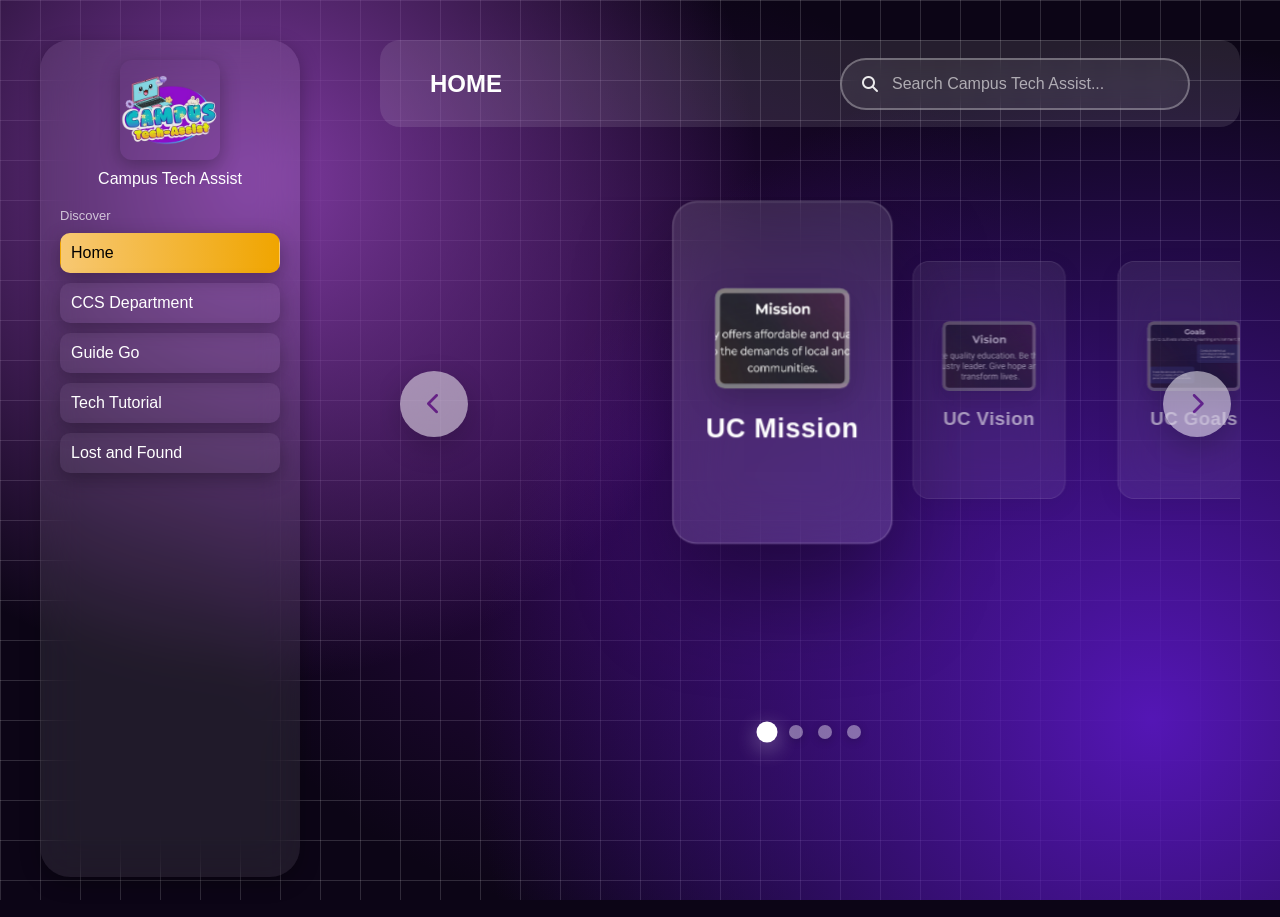
==== index.html @ f6b7a0fb "Semi Final Deployment" ====
<!doctype html>
<html lang="en">
  <head>
    <meta charset="UTF-8" />
    <meta name="viewport" content="width=device-width, initial-scale=1.0" />
    <title>Home | Campus Tech Assist</title>
    <link rel="stylesheet" href="style.css" />
    <link rel="icon" type="image/png" href="../Main Picture/mainPic.png" />
    <link href="https://cdnjs.cloudflare.com/ajax/libs/font-awesome/6.5.0/css/all.min.css" rel="stylesheet" />
  </head>
  <body>
    <div class="animated-bg"></div>

    <!-- SIDEBAR -->
    <div class="sidebar">
      <div class="logo">
        <div class="nav-logo">
          <img src="../Main Picture/mainPic.png" alt="logo" class="logo-image" />
        </div>
        <p>Campus Tech Assist</p>
      </div>

      <div class="section-title">Discover</div>

      <div class="menu">
        <a class="active" href="index.html">Home</a>
        <a href="../CCS Department/ccsDept.html">CCS Department</a>
        <a href="../Guide Go/guideGo.html">Guide Go</a>
        <a href="../Tech Tutorial/techTut.html">Tech Tutorial</a>
        <a href="../Lost and Found/lostnFound.html">Lost and Found</a>
      </div>
    </div>

    <!-- MAIN CONTENT -->
    <div class="main">
      <div class="header">
        <h2>HOME</h2>
        <div class="controls">
          <div class="search-container">
            <i class="fa fa-search"></i>
            <input type="text" placeholder="Search Campus Tech Assist..." />
          </div>
        </div>
      </div>

      <!-- CAROUSEL -->
      <div class="carousel-container">
        <button class="crsl-btn"><i class="fas fa-chevron-left"></i></button>

        <div class="carousel-track">
          <div class="carousel-slide" onclick="openUCModal('../UC MVH/ucMission.png', 'UC Mission', false)">
            <div class="slide-avatar" style="background-image: url('../UC MVH/ucMission.png')"></div>
            <div class="slide-name">UC Mission</div>
          </div>

          <div class="carousel-slide" onclick="openUCModal('../UC MVH/ucVision.png', 'UC Vision', false)">
            <div class="slide-avatar" style="background-image: url('../UC MVH/ucVision.png')"></div>
            <div class="slide-name">UC Vision</div>
          </div>

          <div class="carousel-slide" onclick="openUCModal('../UC MVH/ucGoals.png', 'UC Goals', false)">
            <div class="slide-avatar" style="background-image: url('../UC MVH/ucGoals.png')"></div>
            <div class="slide-name">UC Goals</div>
          </div>

          <div class="carousel-slide" onclick="openUCModal('../UC MVH/ucHymn.png', 'UC Hymn', true)">
            <div class="slide-avatar" style="background-image: url('../UC MVH/ucHymn.png')"></div>
            <div class="slide-name">UC Hymn</div>
          </div>
        </div>

        <button class="crsl-btn2" id="crsl">
          <i class="fas fa-chevron-right"></i>
        </button>

        <div class="carousel-indicators">
          <button class="indicator active"></button>
          <button class="indicator"></button>
          <button class="indicator"></button>
          <button class="indicator"></button>
        </div>
      </div>

      <!-- UC MODAL -->
      <div id="uc-modal" class="uc-modal">
        <div class="uc-modal-overlay"></div>
        <div class="uc-modal-content">
          <img id="uc-modal-img" src="" alt="" />
          <h3 id="uc-modal-title"></h3>
          <div class="uc-modal-footer">
            <button class="uc-modal-btn" onclick="prevUCModal()">
              <i class="fas fa-chevron-left"></i>
            </button>
            <button class="uc-modal-btn uc-modal-close" onclick="closeUCModal()">
              <i class="fas fa-times"></i>
            </button>
            <button class="uc-modal-btn" onclick="nextUCModal()">
              <i class="fas fa-chevron-right"></i>
            </button>
          </div>
        </div>
      </div>
    </div>

    <!-- Lightbox -->
    <div id="image-lightbox" style="display: none">
      <div class="lightbox-overlay">
        <div class="lightbox-content">
          <span class="lightbox-close"><i class="fa fa-times"></i></span>
          <img id="lightbox-img" src="" alt="" />
          <div class="lightbox-caption"></div>
        </div>
      </div>
    </div>

    <script src="script.js"></script>
    <script src="Search/searchIndex.js"></script>
    <script src="Home Page/globalSearch.js"></script>
    <script src="../Search/carousel.js"></script>
  </body>
</html>
---- style.css ----
@import url('https://fonts.googleapis.com/css2?family=Inter:wght@300;400;500;600;700&display=swap');

* {
  margin: 0;
  padding: 0;
  box-sizing: border-box;
  font-family: 'Segoe UI', sans-serif;
}

body {
  min-height: 100vh;
  display: flex;
  background:
    radial-gradient(circle at 20% 20%, #7f3aa1, transparent 40%),
    radial-gradient(circle at 90% 80%, #5416b5, transparent 50%),
    radial-gradient(circle at 50% 50%, #430a6fa0, transparent 60%),
    linear-gradient(rgba(255, 255, 255, 0.153) 1px, transparent 1px),
    linear-gradient(90deg, rgba(255, 255, 255, 0.15) 1px, transparent 1px),
    #0c0516;

  background-size:
    auto,
    auto,
    auto,
    40px 40px,
    40px 40px,
    auto;

  min-height: 100vh;
  background-attachment: fixed;
}

/* SIDEBAR */
.sidebar {
  width: 260px;
  margin: 40px;
  padding: 20px;
  border-radius: 30px;
  background: rgba(255, 255, 255, 0.08);
  box-shadow: 0 6px 20px rgba(0, 0, 0, 0.3);
  backdrop-filter: blur(20px);
  color: white;
  transition:
    transform 0.3s ease,
    box-shadow 0.3s ease;
}

.menu:hover {
  transform: scale(1.02);
}

.logo {
  text-align: center;
  margin-bottom: 20px;
}

.logo img {
  display: block;
  margin: 0 auto 10px;
  width: 100px;
  height: 100px;
  border-radius: 12px;
  border: rgba(255, 255, 255, 0.3);
  box-shadow: 0 6px 20px rgba(0, 0, 0, 0.3);
  background: transparent;
}

.section-title {
  margin: 20px 0 10px;
  font-size: 13px;
  opacity: 0.7;
}

.menu {
  display: flex;
  flex-direction: column;
  gap: 10px;
}

.menu a {
  color: white;
  padding: 10px;
  border-radius: 10px;
  background: rgba(255, 255, 255, 0.05);
  box-shadow: 0 6px 20px rgba(0, 0, 0, 0.3);
  text-decoration: none;
  cursor: pointer;
  transition: all 0.3s ease;
  border: 1px solid transparent;
}

.menu a:hover {
  background: linear-gradient(90deg, #f7c873, #f0a500);
  color: black;
  backdrop-filter: blur(10px);
  border: 1px solid rgba(255, 255, 255, 0.4);
  box-shadow: 0 8px 25px rgba(247, 200, 115, 0.4);
  transform: translateY(-2px);
}

.menu a.active {
  background: linear-gradient(90deg, #f7c873, #f0a500);
  color: black;
}

/* MAIN */
.main {
  flex: 1;
  padding: 40px;
  color: white;
}

/* HEADER */
.header h2 {
  margin: 0;
  flex: 1;
}

.header {
  display: flex;
  justify-content: space-between;
  align-items: center;
  background: rgba(255, 255, 255, 0.1);
  padding: 17.5px 50px;
  border-radius: 20px;
  margin-bottom: 20px;
}

.search-container {
  position: relative;
  flex: 1;
  min-width: 350px !important;
  max-width: 400px;
}

.search-container input {
  width: 100%;
  padding: 15px 25px 15px 50px;
  border-radius: 30px;
  border: 2px solid rgba(255, 255, 255, 0.3);
  background: rgba(241, 240, 240, 0.08);
  backdrop-filter: blur(10px);
  color: white;
  font-size: 16px;
  transition: all 0.3s ease;
}

.search-container input::placeholder {
  color: rgba(255, 255, 255, 0.6);
}

.search-container input:focus {
  outline: none;
  border-color: #f7c873;
  box-shadow: 0 0 0 4px rgba(247, 200, 115, 0.2);
}

.search-container i {
  position: absolute;
  left: 20px;
  font-size: 16px;
  width: 20px;
  height: 20px;
  display: flex;
  align-items: center;
  justify-content: center;
  top: 50%;
  transform: translateY(-50%);
  color: rgba(255, 255, 255, 0.9);
  z-index: 2;
  transition: 0.3s ease;
  pointer-events: none;
}

.search-container input:hover {
  outline: none;
  border-color: #f7c873;
  box-shadow: 0 0 0 4px rgba(247, 200, 115, 0.2);
}

.header {
  position: relative;
}
.search {
  position: relative;
}
.global-search-results {
  position: absolute;
  top: calc(100% + 2px);
  right: -25px;
  left: auto;
  width: 380px;
  max-height: 400px;
  overflow-y: auto;
  background: linear-gradient(
    135deg,
    rgba(120, 58, 161, 0.9),
    rgba(84, 22, 181, 0.9)
  );
  backdrop-filter: blur(30px);
  border-radius: 16px;
  box-shadow: 0 12px 40px rgba(0, 0, 0, 0.4);
  z-index: 1001 !important;
  display: none;
  border: 1px solid rgba(255, 255, 255, 0.3);
  margin-top: 4px;
  padding: 8px 0;
}

.search-result {
  padding: 14px 20px;
  border-bottom: 1px solid rgba(255, 255, 255, 0.15);
  cursor: pointer;
  transition: all 0.25s ease;
  color: white;
  font-size: 15px;
  text-shadow: 0 1px 2px rgba(0, 0, 0, 0.3);
  margin: 0 4px;
  border-radius: 8px;
}

.search-result:hover {
  background: rgba(255, 255, 255, 0.25);
}

.search-result:last-child {
  border-bottom: none;
}

.search-result {
  padding: 15px;
  border-bottom: 1px solid rgba(0, 0, 0, 0.1);
  cursor: pointer;
  transition: background 0.2s ease;
  color: #ffffff;
}

.search-result:hover {
  background: rgba(255, 201, 101, 0.5);
}

.search-result:last-child {
  border-bottom: none;
}

@media (max-width: 600px) {
  .search-results {
    width: 100%;
    left: 0;
    right: auto;
  }
  .uc-modal-content {
    width: 95vw;
    max-width: 95vw;
    padding: 15px 15px 55px;
    max-height: 92vh;
  }

  .uc-modal-content img {
    max-height:80vh;        /* tall enough to read text clearly */
  }

  .uc-modal-content h3 {
    font-size: 16px;
  }
}
  

/* OFFICERS CAROUSEL */
.carousel-container {
  position: relative;
  width: 100%;
  overflow: hidden;
  height: 600px;
  margin: 70px 0 80px 0;
  perspective: 1000px;
  display: flex;
  flex-direction: column;
  align-items: center;
  justify-content: center;
  gap: 30px;
}

.carousel-track {
  position: relative;
  display: flex;
  gap: 25px;
  align-items: center;
  align-self: flex-start;
  height: 400px;
  padding: 0 0 150px 0;
  transition: transform 0.6s cubic-bezier(0.25, 0.46, 0.45, 0.94);
  transform-style: preserve-3d;
  margin-left: -3%;
}

.carousel-slide {
  flex: 0 0 180px;
  height: 280px;
  background: rgba(255, 255, 255, 0.12);
  backdrop-filter: blur(25px);
  border-radius: 20px;
  border: 1px solid rgba(255, 255, 255, 0.2);
  display: flex;
  flex-direction: column;
  align-items: center;
  padding: 70px 20px;
  cursor: pointer;
  transition: all 0.5s cubic-bezier(0.175, 0.885, 0.32, 1.275);
  opacity: 0.6;
  transform: scale(0.85) translateZ(0);
  box-shadow: 0 8px 32px rgba(0, 0, 0, 0.1);
}

.carousel-slide.active {
  opacity: 1;
  transform: scale(1.15) translateZ(60px);
  box-shadow: 0 40px 80px rgba(0, 0, 0, 0.4);
}

.carousel-slide:not(.active):hover {
  opacity: 0.8;
}

.carousel-slide.active:hover {
  opacity: 1;
  transform: scale(1.05) translateY(-15px) translateZ(30px);
  box-shadow: 0 35px 70px rgba(0, 0, 0, 0.35);
}

.slide-avatar {
  width: 110px;
  height: 110px;
  border-radius: 8px;
  background-size: cover;
  background-position: center;
  margin-bottom: 20px;
  transition: all 0.4s ease;
  border: 4px solid rgba(255, 255, 255, 0.4);
  box-shadow: 0 8px 25px rgba(0, 0, 0, 0.2);
}

.slide-name {
  font-size: 22px;
  font-weight: 800;
  color: white;
  margin-bottom: 10px;
  text-align: center;
  letter-spacing: 0.5px;
}

.slide-position {
  font-size: 15px;
  color: rgba(255, 255, 255, 0.85);
  text-align: center;
  font-weight: 500;
}

.carousel-nav {
  position: absolute;
  top: 50%;
  transform: translateY(-50%);
  background: rgba(255, 255, 255, 0.2);
  backdrop-filter: blur(15px);
  border: none;
  color: white;
  width: 55px;
  height: 55px;
  border-radius: 50%;
  cursor: pointer;
  z-index: 20;
  font-size: 20px;
  transition: all 0.3s ease;
  display: flex;
  align-items: center;
  justify-content: center;
  border: 2px solid rgba(255, 255, 255, 0.3);
}

.carousel-nav:hover {
  background: rgba(255, 255, 255, 0.35);
  transform: translateY(-50%) scale(1.1);
  box-shadow: 0 10px 30px rgba(0, 0, 0, 0.3);
}

/* CRSL BOTH BUTTONS */
.crsl-btn,
.crsl-btn2 {
  position: absolute;
  top: 34.5%; /* aligns with cards */
  transform: translateY(-50%);

  width: 55px;
  height: 55px;
  border-radius: 50%;
  border: none;
  box-shadow: #000000;
  background: rgb(255, 255, 255);
  color: rgb(130, 36, 167);
  backdrop-filter: blur(15px);
  opacity: 50%;
  font-size: 22px;
  cursor: pointer;
  box-shadow: 0 10px 30px rgba(0, 0, 0, 0.397);

  display: flex;
  align-items: center;
  justify-content: center;

  z-index: 20;
  padding: 33px 34px;
}

/* CRSL LEFT */
.crsl-btn {
  left: 20px;
}

/* CRSL RIGHT */
.crsl-btn2 {
  right: 1%;
}

/* CRSL HOVER */
.crsl-btn:hover,
.crsl-btn2:hover {
  background: rgb(255, 255, 255);
  color: rgb(130, 36, 167);
  transition: transform 0.3s ease-out;
  opacity: 100%;
  box-shadow: 0 10px 30px rgba(0, 0, 0, 0.452);
}

.carousel-indicators {
  display: flex;
  justify-content: center;
  gap: 15px;
  margin-top: 40px;
}

.indicator {
  width: 14px;
  height: 14px;
  border-radius: 50%;
  background: rgba(255, 255, 255, 0.4);
  border: none;
  cursor: pointer;
  transition: all 0.3s ease;
  box-shadow: 0 2px 10px rgba(0, 0, 0, 0.2);
}

.indicator.active {
  background: white;
  transform: scale(1.5);
  box-shadow: 0 4px 15px rgba(255, 255, 255, 0.4);
}

/* Lightbox */
#image-lightbox {
  display: none;
}
.lightbox-overlay {
  position: fixed;
  top: 0;
  left: 0;
  width: 100%;
  height: 100%;
  background: rgba(0, 0, 0, 0.9);
  z-index: 10000;
  display: flex;
  align-items: center;
  justify-content: center;
}
.lightbox-content {
  position: relative;
  max-width: 90%;
  max-height: 90%;
}
#lightbox-img {
  max-width: 100%;
  max-height: 80vh;
  border-radius: 8px;
  box-shadow: 0 20px 60px rgba(0, 0, 0, 0.5);
}
.lightbox-close {
  position: absolute;
  top: -40px;
  right: 0;
  color: white;
  font-size: 30px;
  cursor: pointer;
  transition: opacity 0.3s;
}
.lightbox-close:hover {
  opacity: 0.7;
}
.lightbox-caption {
  color: white;
  text-align: center;
  margin-top: 10px;
  font-size: 18px;
}

/* responsive sheeesh */

/* TABLETS */

@media (max-width: 1024px) {
  body {
    flex-direction: column;
    height: auto;
  }

  .sidebar {
    width: 100%;
    margin: 0;
    border-radius: 0;
    display: flex;
    justify-content: space-between;
    align-items: center;
  }

  .menu {
    flex-direction: row;
    flex-wrap: wrap;
    justify-content: center;
    flex-wrap: wrap;
  }

  .main {
    padding: 20px;
  }

  .header {
    flex-direction: column;
    gap: 15px;
    padding: 20px;
  }

  .search {
    min-width: 100%;
  }

  .carousel-container {
    height: auto;
    margin: 40px 0;
  }

  .carousel-track {
    padding: 0 20px;
    gap: 15px;
  }

  .carousel-slide {
    flex: 0 0 140px;
    height: 240px;
    padding: 40px 10px;
  }

  .slide-avatar {
    width: 80px;
    height: 80px;
  }

  .slide-name {
    font-size: 16px;
  }
  
  .uc-modal-content img {
  width: 100%;
  min-height: 150px;
  max-height: 80vh;
  border-radius: 10px;
  margin-bottom: 12px;
}
.nav-btn {
  width: 55px;
  height: 55px;
  border-radius: 50%;
  border: none;
  background: rgba(134, 131, 131, 0.137);
  color: white;
  font-size: 20px;
  cursor: pointer;
  backdrop-filter: blur(15px);
  border: 2px solid rgba(255, 255, 255, 0.4);
  transition: all 0.3s ease;
  display: flex;
  align-items: center;
  justify-content: center;
}

.nav-btn:hover {
  background: #f7c873;
  transform: scale(1.15);
  box-shadow: 0 0px 30px rgba(247, 200, 115, 0.4);
}
}

/* MOBILE */
@media (max-width: 600px) {
  .sidebar {
    flex-direction: column;
    align-items: center;
    padding: 15px;
  }

  .logo h2 {
    font-size: 18px;
  }

  .menu {
    flex-direction: column;
    width: 100%;
  }

  .menu a {
    text-align: center;
  }

  .header {
    padding: 15px;
  }

  .header h2 {
    font-size: 18px;
  }

  .search {
    padding: 10px 15px;
    font-size: 14px;
  }

  .search input {
    font-size: 14px;
  }

  .carousel-track {
    gap: 10px;
  }

  .carousel-slide {
    flex: 0 0 120px;
    height: 200px;
  }

  .slide-avatar {
    width: 70px;
    height: 70px;
  }

  .slide-name {
    font-size: 14px;
  }

  .crsl-btn,
  .crsl-btn2 {
    width: 40px;
    height: 40px;
    padding: 20px;
    font-size: 16px;
  }

  .indicator {
    width: 10px;
    height: 10px;
  }
}

/* UC MODAL */
.uc-modal {
  display: none;
  position: fixed;
  inset: 0;
  z-index: 9999;
  align-items: center;
  justify-content: center;
}

.uc-modal.show {
  display: flex;
}

.uc-modal-overlay {
  position: absolute;
  inset: 0;
  background: rgba(0, 0, 0, 0.8);
  backdrop-filter: blur(5px);
}

.uc-modal-content {
  position: relative;
  z-index: 1;
  background: rgba(255, 255, 255, 0.1);
  backdrop-filter: blur(20px);
  border: 1px solid rgba(255, 255, 255, 0.2);
  border-radius: 20px;
  padding: 25px 25px 20px;
  max-width: 600px;
  width: 90%;
  max-height: 90vh;
  overflow-y: auto;
  text-align: center;
  color: white;
  display: flex;
  flex-direction: column;
  gap: 15px;
  animation: modalPop 0.3s cubic-bezier(0.175, 0.885, 0.32, 1.275);
}

@keyframes modalPop {
  from { transform: scale(0.8); opacity: 0; }
  to   { transform: scale(1);   opacity: 1; }
}

.uc-modal-content img {
  width: 100%;
  height: auto;
  max-height: 65vh;
  border-radius: 10px;
  display: block;
}

.uc-modal-content h3 {
  font-size: 22px;
  font-weight: 700;
  margin: 0;
}

/* FOOTER — prev / close / next all same size & aligned */
.uc-modal-footer {
  display: flex;
  justify-content: center;
  align-items: center;
  gap: 12px;
}

.uc-modal-btn {
  width: 40px;
  height: 40px;
  border-radius: 50%;
  border: 1px solid rgba(255, 255, 255, 0.3);
  background: rgba(255, 255, 255, 0.15);
  color: white;
  font-size: 15px;
  cursor: pointer;
  display: flex;
  align-items: center;
  justify-content: center;
  transition: all 0.3s cubic-bezier(0.175, 0.885, 0.32, 1.275);
  flex-shrink: 0;
}

.uc-modal-btn:hover {
  background: #f7c873;
  color: black;
  transform: scale(1.1);
  box-shadow: 0 0 20px rgba(247, 200, 115, 0.4);
}

/* Close button gets red hover */
.uc-modal-btn.uc-modal-close:hover {
  background: rgba(255, 50, 50, 0.9);
  color: white;
  transform: rotate(90deg) scale(1.1);
  box-shadow: 0 0 25px rgba(255, 50, 50, 0.4);
}

/* Large variant for UC Hymn */
.uc-modal-large {
  max-width: 900px !important;
  width: 95% !important;
  max-height: 95vh !important;
}

.uc-modal-large img {
  max-height: 80vh !important;
}

/* Global Search Modal Styles */
.search-modal {
  position: fixed;
  top: 0;
  left: 0;
  width: 100vw;
  height: 100vh;
  background: rgba(0, 0, 0, 0.8);
  backdrop-filter: blur(15px);
  display: flex;
  align-items: center;
  justify-content: center;
  z-index: 10001;
  opacity: 0;
  visibility: hidden;
  transition: all 0.3s ease;
}

.search-modal.show {
  opacity: 1;
  visibility: visible;
}

.search-modal-overlay {
  position: absolute;
  inset: 0;
}

.search-modal-content {
  background: linear-gradient(
    135deg,
    rgba(120, 58, 161, 0.98),
    rgba(84, 22, 181, 0.98)
  );
  backdrop-filter: blur(30px);
  border-radius: 24px;
  border: 1px solid rgba(255, 255, 255, 0.3);
  width: 90vw;
  max-width: 600px;
  max-height: 80vh;
  overflow: hidden;
  box-shadow: 0 30px 80px rgba(0, 0, 0, 0.6);
  animation: modalSlideIn 0.4s cubic-bezier(0.175, 0.885, 0.32, 1.275);
}

@keyframes modalSlideIn {
  from {
    transform: translateY(-50px) scale(0.95);
    opacity: 0;
  }
  to {
    transform: translateY(0) scale(1);
    opacity: 1;
  }
}

.search-modal-header {
  padding: 24px 28px 16px;
  display: flex;
  justify-content: space-between;
  align-items: center;
  border-bottom: 1px solid rgba(255, 255, 255, 0.2);
}

.search-modal-header h3 {
  margin: 0;
  color: white;
  font-size: 20px;
  font-weight: 600;
}

.search-modal-close {
  background: rgba(255, 255, 255, 0.2);
  border: none;
  color: white;
  width: 40px;
  height: 40px;
  border-radius: 50%;
  cursor: pointer;
  font-size: 18px;
  display: flex;
  align-items: center;
  justify-content: center;
  transition: all 0.2s ease;
}

.search-modal-close:hover {
  background: rgba(255, 255, 255, 0.4);
  transform: scale(1.1);
}

.search-modal-body {
  padding: 0;
  max-height: 60vh;
  overflow-y: auto;
}

.search-results-container {
  padding: 0;
}

.search-result-item {
  padding: 20px 28px;
  cursor: pointer;
  display: flex;
  align-items: center;
  gap: 16px;
  border-bottom: 1px solid rgba(255, 255, 255, 0.15);
  transition: all 0.25s ease;
  color: white;
}

.search-result-item:hover {
  background: rgba(255, 255, 255, 0.15);
  transform: translateX(8px);
}

.result-icon {
  font-size: 24px;
  width: 40px;
  text-align: center;
}

.result-info {
  flex: 1;
}

.result-title {
  font-weight: 600;
  font-size: 16px;
  margin-bottom: 4px;
}

.result-page {
  font-size: 14px;
  opacity: 0.8;
}

.no-results {
  padding: 60px 28px;
  text-align: center;
  color: rgba(255, 255, 255, 0.6);
  font-style: italic;
  font-size: 16px;
}

/* Image Modal Styles */
.image-modal {
  position: fixed;
  top: 0;
  left: 0;
  width: 100vw;
  height: 100vh;
  background: rgba(0, 0, 0, 0.9);
  backdrop-filter: blur(20px);
  display: flex;
  align-items: center;
  justify-content: center;
  z-index: 10002;
}

.image-modal-content {
  background: linear-gradient(
    135deg,
    rgba(120, 58, 161, 0.95),
    rgba(84, 22, 181, 0.95)
  );
  border-radius: 24px;
  padding: 40px;
  max-width: 90vw;
  max-height: 90vh;
  position: relative;
  display: flex;
  flex-direction: column;
  gap: 24px;
  box-shadow: 0 40px 100px rgba(0, 0, 0, 0.7);
}

.image-modal-main {
  display: flex;
  gap: 24px;
  align-items: center;
  flex: 1;
}

.image-modal-main img {
  width: 100%;
  max-width: 400px;
  height: auto;
  max-height: 70vh;
  object-fit: contain;
  border-radius: 16px;
}

.image-modal-info h2 {
  color: white;
  font-size: 28px;
  margin-bottom: 12px;
  font-weight: 700;
}

.image-modal-info p {
  color: rgba(255, 255, 255, 0.9);
  font-size: 16px;
  line-height: 1.6;
}

.image-modal-close {
  position: absolute;
  top: 20px;
  right: 24px;
  background: rgba(255, 255, 255, 0.3);
  border: none;
  color: white;
  width: 50px;
  height: 50px;
  border-radius: 50%;
  cursor: pointer;
  font-size: 20px;
  display: flex;
  align-items: center;
  justify-content: center;
  transition: all 0.3s ease;
}

.image-modal-close:hover {
  background: rgba(255, 255, 255, 0.5);
  transform: rotate(90deg) scale(1.1);
}
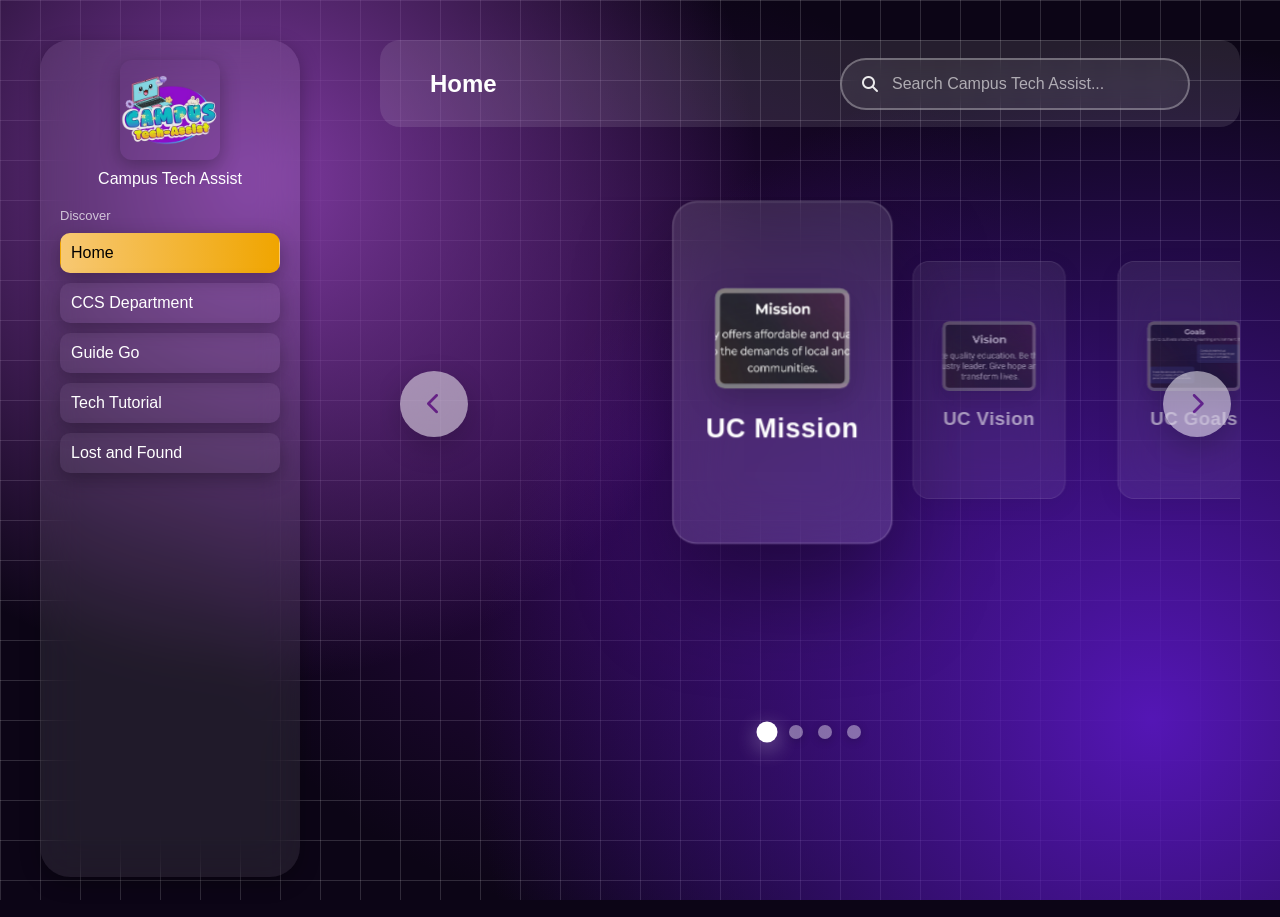
==== commit 68439d66: "Fix" ====
--- a/index.html
+++ b/index.html
@@ -34,7 +34,7 @@
     <!-- MAIN CONTENT -->
     <div class="main">
       <div class="header">
-        <h2>HOME</h2>
+        <h2>Home</h2>
         <div class="controls">
           <div class="search-container">
             <i class="fa fa-search"></i>
